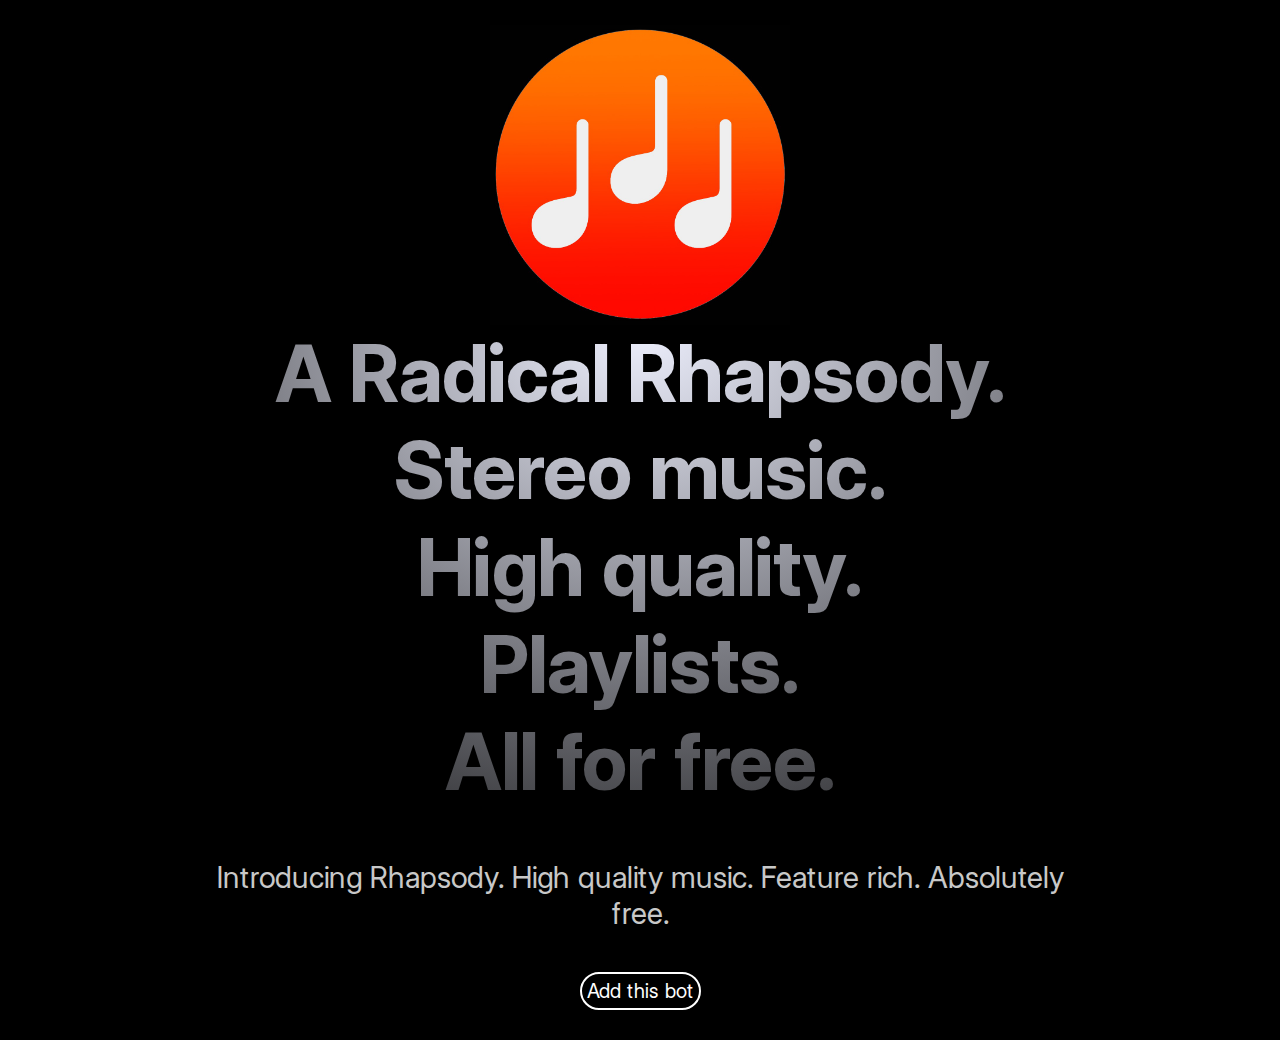
==== rhapsody/index.html @ 09996599 "Rhapsody" ====
<html>
    <head>
        <link rel="stylesheet" href="style.css">
        <link rel="stylesheet" href="default.css">
        <link rel="stylesheet" href="../inter/inter.css">
        <link rel="stylesheet" href="../source-serif/source-serif-caption.css">
        <link rel="stylesheet" href="../source-serif/source-serif-display.css">
        <link rel="stylesheet" href="../source-serif/source-serif-smtext.css">
        <link rel="stylesheet" href="../source-serif/source-serif-subhead.css">
        <link rel="stylesheet" href="../source-serif/source-serif-text.css">
        <link rel="stylesheet" href="../source-serif/source-serif-variable.css">
    </head>
    <body>
        <div class="wrapper">
            <img src="logo.jpg" width="300" height="300">
            <h2 class="hero-headline typography-hero-headline">
                A Radical Rhapsody.<br>
                Stereo music.<br>
                High quality.<br>
                Playlists.<br>
                All for free.<br>
            </h2><br>
            </h2>
            <div class="hero-text">
                <p>
                    Introducing Rhapsody. High quality music. Feature rich. Absolutely free.
                </p>
                <p>
                    <a href="https://discord.com/oauth2/authorize?client_id=882512916086132767&permissions=3148032&scope=bot" target="_blank">Add this bot</a>
                </p>
            </div>
        </div>
    </body>
</html>
---- rhapsody/style.css ----
.wrapper {
  text-align: center;
  width: 90%;
  margin-left: auto;
  margin-right: auto;
}
.hero-text {
  color: rgb(200, 200, 200);
  font-size: 30px;
  width: 75%;
  margin: 0 auto;
}

.hero-headline {
    background: radial-gradient(#eff1ff, #000);
    background-size: 100% 200%;
    background-position: 50% 100%;
    -webkit-background-clip: text;
    background-clip: text;
    -webkit-text-fill-color: transparent;
    margin: 0;
    font-size: 80px;
}

a {
  color: rgba(255, 255, 255, 1);
  text-decoration: none;
  padding: 5px;
  border: #fff 2px solid;
  border-radius: 180px;
  margin-top: 11px;
  transition: background-color 0.2s;
  display: inline-block;
  font-size: 20px;
  text-align: center;
}

a:hover {
  background-color: rgba(255, 255, 255, 0.25);
}
---- rhapsody/default.css ----
body {
    font-family: 'InterDisplay', system-ui;
    background-color: #000;
    margin: 0;
    margin-top: 25px;
    color: #fff;
}
---- inter/inter.css ----
/*
 
_|_|_|                          _|            _|
_|    _|    _|_|_|  _|  _|_|  _|_|_|_|      _|_|
_|_|_|    _|    _|  _|_|        _|            _|
_|        _|    _|  _|          _|            _|
_|          _|_|_|  _|            _|_|        _|
 
 
*/

/*
Font families defined by this CSS:

- "InterDisplay"                  static "traditional" fonts for older web browsers
- "InterDisplay var"              single-axis variable fonts for all modern browsers
- "InterDisplay var experimental" multi-axis variable fonts for modern web browsers

Use like this in your CSS:

  h1,h2,h3,h4,h5,h6 { font-family: 'InterDisplay', sans-serif; }
  @supports (font-variation-settings: normal) {
    h1,h2,h3,h4,h5,h6 { font-family: 'InterDisplay var', sans-serif; }
  }

------------------------- static ------------------------- */
@font-face {
  font-family: 'InterDisplay';
  font-style:  normal;
  font-weight: 100;
  font-display: swap;
  src: url("./inter/InterDisplay-Thin.woff2?v=3.15") format("woff2"),
       url("./inter/InterDisplay-Thin.woff?v=3.15") format("woff");
}
@font-face {
  font-family: 'InterDisplay';
  font-style:  italic;
  font-weight: 100;
  font-display: swap;
  src: url("./inter/InterDisplay-ThinItalic.woff2?v=3.15") format("woff2"),
       url("./inter/InterDisplay-ThinItalic.woff?v=3.15") format("woff");
}

@font-face {
  font-family: 'InterDisplay';
  font-style:  normal;
  font-weight: 200;
  font-display: swap;
  src: url("./inter/InterDisplay-ExtraLight.woff2?v=3.15") format("woff2"),
       url("./inter/InterDisplay-ExtraLight.woff?v=3.15") format("woff");
}
@font-face {
  font-family: 'InterDisplay';
  font-style:  italic;
  font-weight: 200;
  font-display: swap;
  src: url("./inter/InterDisplay-ExtraLightItalic.woff2?v=3.15") format("woff2"),
       url("./inter/InterDisplay-ExtraLightItalic.woff?v=3.15") format("woff");
}

@font-face {
  font-family: 'InterDisplay';
  font-style:  normal;
  font-weight: 300;
  font-display: swap;
  src: url("./inter/InterDisplay-Light.woff2?v=3.15") format("woff2"),
       url("./inter/InterDisplay-Light.woff?v=3.15") format("woff");
}
@font-face {
  font-family: 'InterDisplay';
  font-style:  italic;
  font-weight: 300;
  font-display: swap;
  src: url("./inter/InterDisplay-LightItalic.woff2?v=3.15") format("woff2"),
       url("./inter/InterDisplay-LightItalic.woff?v=3.15") format("woff");
}

@font-face {
  font-family: 'InterDisplay';
  font-style:  normal;
  font-weight: 400;
  font-display: swap;
  src: url("./inter/InterDisplay-Regular.woff2?v=3.15") format("woff2"),
       url("./inter/InterDisplay-Regular.woff?v=3.15") format("woff");
}
@font-face {
  font-family: 'InterDisplay';
  font-style:  italic;
  font-weight: 400;
  font-display: swap;
  src: url("./inter/InterDisplay-Italic.woff2?v=3.15") format("woff2"),
       url("./inter/InterDisplay-Italic.woff?v=3.15") format("woff");
}

@font-face {
  font-family: 'InterDisplay';
  font-style:  normal;
  font-weight: 500;
  font-display: swap;
  src: url("./inter/InterDisplay-Medium.woff2?v=3.15") format("woff2"),
       url("./inter/InterDisplay-Medium.woff?v=3.15") format("woff");
}
@font-face {
  font-family: 'InterDisplay';
  font-style:  italic;
  font-weight: 500;
  font-display: swap;
  src: url("./inter/InterDisplay-MediumItalic.woff2?v=3.15") format("woff2"),
       url("./inter/InterDisplay-MediumItalic.woff?v=3.15") format("woff");
}

@font-face {
  font-family: 'InterDisplay';
  font-style:  normal;
  font-weight: 600;
  font-display: swap;
  src: url("./inter/InterDisplay-SemiBold.woff2?v=3.15") format("woff2"),
       url("./inter/InterDisplay-SemiBold.woff?v=3.15") format("woff");
}
@font-face {
  font-family: 'InterDisplay';
  font-style:  italic;
  font-weight: 600;
  font-display: swap;
  src: url("./inter/InterDisplay-SemiBoldItalic.woff2?v=3.15") format("woff2"),
       url("./inter/InterDisplay-SemiBoldItalic.woff?v=3.15") format("woff");
}

@font-face {
  font-family: 'InterDisplay';
  font-style:  normal;
  font-weight: 700;
  font-display: swap;
  src: url("./inter/InterDisplay-Bold.woff2?v=3.15") format("woff2"),
       url("./inter/InterDisplay-Bold.woff?v=3.15") format("woff");
}
@font-face {
  font-family: 'InterDisplay';
  font-style:  italic;
  font-weight: 700;
  font-display: swap;
  src: url("./inter/InterDisplay-BoldItalic.woff2?v=3.15") format("woff2"),
       url("./inter/InterDisplay-BoldItalic.woff?v=3.15") format("woff");
}

@font-face {
  font-family: 'InterDisplay';
  font-style:  normal;
  font-weight: 800;
  font-display: swap;
  src: url("./inter/InterDisplay-ExtraBold.woff2?v=3.15") format("woff2"),
       url("./inter/InterDisplay-ExtraBold.woff?v=3.15") format("woff");
}
@font-face {
  font-family: 'InterDisplay';
  font-style:  italic;
  font-weight: 800;
  font-display: swap;
  src: url("./inter/InterDisplay-ExtraBoldItalic.woff2?v=3.15") format("woff2"),
       url("./inter/InterDisplay-ExtraBoldItalic.woff?v=3.15") format("woff");
}

@font-face {
  font-family: 'InterDisplay';
  font-style:  normal;
  font-weight: 900;
  font-display: swap;
  src: url("./inter/InterDisplay-Black.woff2?v=3.15") format("woff2"),
       url("./inter/InterDisplay-Black.woff?v=3.15") format("woff");
}
@font-face {
  font-family: 'InterDisplay';
  font-style:  italic;
  font-weight: 900;
  font-display: swap;
  src: url("./inter/InterDisplay-BlackItalic.woff2?v=3.15") format("woff2"),
       url("./inter/InterDisplay-BlackItalic.woff?v=3.15") format("woff");
}


/* ----------------------- variable ----------------------- */
/* extra */
@font-face {
  font-family: 'InterDisplay var';
  font-style: italic;
  font-weight: 100 900;
  font-display: swap;
  src: url('./inter/InterDisplay-italic.extra.var.woff2?v=3.15') format('woff2');
  unicode-range: U+E000,U+E002-E0E7,U+E0F3-E15F,U+F6C3;
  font-named-instance: 'Italic';
}
/* alternates */
@font-face {
  font-family: 'InterDisplay var';
  font-style: italic;
  font-weight: 100 900;
  font-display: swap;
  src: url('./inter/InterDisplay-italic.alternates.var.woff2?v=3.15') format('woff2');
  unicode-range: U+E000,U+E002-E0E7,U+E0F3-E15F,U+F6C3;
  font-named-instance: 'Italic';
}
/* symbols */
@font-face {
  font-family: 'InterDisplay var';
  font-style: italic;
  font-weight: 100 900;
  font-display: swap;
  src: url('./inter/InterDisplay-italic.symbols.var.woff2?v=3.15') format('woff2');
  unicode-range: U+20DD-20DF,U+2190-219A,U+21A9-21AB,U+21B0-21B2,U+21B3-21B6,U+21BA-21BC,U+21D0,U+21D2,U+21D4,U+21DE-21E0,U+21E4-21E6,U+21E7,U+21EA,U+2303,U+2305,U+2318,U+2325-2328,U+232B,U+2387,U+238B,U+23CE-23D0,U+2460-2469,U+24B6-24D0,U+24EA,U+25A0-25A3,U+25B2-25B4,U+25B6-25B8,U+25BA-25BE,U+25C0-25C2,U+25C4-25C8,U+25CB,U+25CF,U+25EF,U+2600,U+2605-2607,U+263C,U+2661,U+2665,U+26A0,U+2713,U+2717,U+2756,U+2764,U+2780-2789,U+27F5-27FB,U+2B06,U+2B12-2B14,U+2B1C,U+E000,U+E12B-E15F,U+1F130-1F14A,U+1F850,U+1F852;
  font-named-instance: 'Italic';
}
/* cyrillic */
@font-face {
  font-family: 'InterDisplay var';
  font-style: italic;
  font-weight: 100 900;
  font-display: swap;
  src: url('./inter/InterDisplay-italic.cyrillic.var.woff2?v=3.15') format('woff2');
  unicode-range: U+0400-049E,U+04A0-0500,U+052F,U+20B4,U+2116,U+2DFF,U+A69F;
  font-named-instance: 'Italic';
}
/* greek */
@font-face {
  font-family: 'InterDisplay var';
  font-style: italic;
  font-weight: 100 900;
  font-display: swap;
  src: url('./inter/InterDisplay-italic.greek.var.woff2?v=3.15') format('woff2');
  unicode-range: U+0370-0378,U+037A-0380,U+0384-038B,U+038C,U+038E-03A2,U+03A3-03E2,U+03F0-0400,U+1F00-1F16,U+1F18-1F1E,U+1F20-1F46,U+1F48-1F4E,U+1F50-1F58,U+1F59,U+1F5B,U+1F5D,U+1F5F-1F7E,U+1F80-1FB5,U+1FB6-1FC5,U+1FC6-1FD4,U+1FD6-1FDC,U+1FDD-1FF0,U+1FF2-1FF5,U+1FF6-1FFF;
  font-named-instance: 'Italic';
}
/* vietnamese */
@font-face {
  font-family: 'InterDisplay var';
  font-style: italic;
  font-weight: 100 900;
  font-display: swap;
  src: url('./inter/InterDisplay-italic.vietnamese.var.woff2?v=3.15') format('woff2');
  unicode-range: U+0102-0104,U+0110-0112,U+0128-012A,U+0168-016A,U+01A0-01A2,U+01AF-01B1,U+1EA0-1EFA,U+20AB;
  font-named-instance: 'Italic';
}
/* latin-ext */
@font-face {
  font-family: 'InterDisplay var';
  font-style: italic;
  font-weight: 100 900;
  font-display: swap;
  src: url('./inter/InterDisplay-italic.latin-ext.var.woff2?v=3.15') format('woff2');
  unicode-range: U+0100-0149,U+014A-01C4,U+01C5-0250,U+0259,U+1E00-1F00,U+2020,U+20A0-20AC,U+20AD-20BF,U+2113,U+2C7C,U+2C7F,U+A7FF;
  font-named-instance: 'Italic';
}
/* latin */
@font-face {
  font-family: 'InterDisplay var';
  font-style: italic;
  font-weight: 100 900;
  font-display: swap;
  src: url('./inter/InterDisplay-italic.latin.var.woff2?v=3.15') format('woff2');
  unicode-range: U+0000-007F,U+00A0-0100,U+0131,U+0152-0154,U+02BB-02BD,U+02C6,U+02DA,U+02DC,U+2000-200C,U+2010-2028,U+202F-2060,U+2074,U+20AC,U+2122,U+2191,U+2193,U+2212,U+FEFF;
  font-named-instance: 'Italic';
}
/* extra */
@font-face {
  font-family: 'InterDisplay var';
  font-style: normal;
  font-weight: 100 900;
  font-display: swap;
  src: url('./inter/InterDisplay-roman.extra.var.woff2?v=3.15') format('woff2');
  unicode-range: U+E000,U+E002-E0E7,U+E0F3-E15F,U+F6C3;
  font-named-instance: 'Regular';
}
/* alternates */
@font-face {
  font-family: 'InterDisplay var';
  font-style: normal;
  font-weight: 100 900;
  font-display: swap;
  src: url('./inter/InterDisplay-roman.alternates.var.woff2?v=3.15') format('woff2');
  unicode-range: U+E000,U+E002-E0E7,U+E0F3-E15F,U+F6C3;
  font-named-instance: 'Regular';
}
/* symbols */
@font-face {
  font-family: 'InterDisplay var';
  font-style: normal;
  font-weight: 100 900;
  font-display: swap;
  src: url('./inter/InterDisplay-roman.symbols.var.woff2?v=3.15') format('woff2');
  unicode-range: U+20DD-20DF,U+2190-219A,U+21A9-21AB,U+21B0-21B2,U+21B3-21B6,U+21BA-21BC,U+21D0,U+21D2,U+21D4,U+21DE-21E0,U+21E4-21E6,U+21E7,U+21EA,U+2303,U+2305,U+2318,U+2325-2328,U+232B,U+2387,U+238B,U+23CE-23D0,U+2460-2469,U+24B6-24D0,U+24EA,U+25A0-25A3,U+25B2-25B4,U+25B6-25B8,U+25BA-25BE,U+25C0-25C2,U+25C4-25C8,U+25CB,U+25CF,U+25EF,U+2600,U+2605-2607,U+263C,U+2661,U+2665,U+26A0,U+2713,U+2717,U+2756,U+2764,U+2780-2789,U+27F5-27FB,U+2B06,U+2B12-2B14,U+2B1C,U+E000,U+E12B-E15F,U+1F130-1F14A,U+1F850,U+1F852;
  font-named-instance: 'Regular';
}
/* cyrillic */
@font-face {
  font-family: 'InterDisplay var';
  font-style: normal;
  font-weight: 100 900;
  font-display: swap;
  src: url('./inter/InterDisplay-roman.cyrillic.var.woff2?v=3.15') format('woff2');
  unicode-range: U+0400-049E,U+04A0-0500,U+052F,U+20B4,U+2116,U+2DFF,U+A69F;
  font-named-instance: 'Regular';
}
/* greek */
@font-face {
  font-family: 'InterDisplay var';
  font-style: normal;
  font-weight: 100 900;
  font-display: swap;
  src: url('./inter/InterDisplay-roman.greek.var.woff2?v=3.15') format('woff2');
  unicode-range: U+0370-0378,U+037A-0380,U+0384-038B,U+038C,U+038E-03A2,U+03A3-03E2,U+03F0-0400,U+1F00-1F16,U+1F18-1F1E,U+1F20-1F46,U+1F48-1F4E,U+1F50-1F58,U+1F59,U+1F5B,U+1F5D,U+1F5F-1F7E,U+1F80-1FB5,U+1FB6-1FC5,U+1FC6-1FD4,U+1FD6-1FDC,U+1FDD-1FF0,U+1FF2-1FF5,U+1FF6-1FFF;
  font-named-instance: 'Regular';
}
/* vietnamese */
@font-face {
  font-family: 'InterDisplay var';
  font-style: normal;
  font-weight: 100 900;
  font-display: swap;
  src: url('./inter/InterDisplay-roman.vietnamese.var.woff2?v=3.15') format('woff2');
  unicode-range: U+0102-0104,U+0110-0112,U+0128-012A,U+0168-016A,U+01A0-01A2,U+01AF-01B1,U+1EA0-1EFA,U+20AB;
  font-named-instance: 'Regular';
}
/* latin-ext */
@font-face {
  font-family: 'InterDisplay var';
  font-style: normal;
  font-weight: 100 900;
  font-display: swap;
  src: url('./inter/InterDisplay-roman.latin-ext.var.woff2?v=3.15') format('woff2');
  unicode-range: U+0100-0149,U+014A-01C4,U+01C5-0250,U+0259,U+1E00-1F00,U+2020,U+20A0-20AC,U+20AD-20BF,U+2113,U+2C7C,U+2C7F,U+A7FF;
  font-named-instance: 'Regular';
}
/* latin */
@font-face {
  font-family: 'InterDisplay var';
  font-style: normal;
  font-weight: 100 900;
  font-display: swap;
  src: url('./inter/InterDisplay-roman.latin.var.woff2?v=3.15') format('woff2');
  unicode-range: U+0000-007F,U+00A0-0100,U+0131,U+0152-0154,U+02BB-02BD,U+02C6,U+02DA,U+02DC,U+2000-200C,U+2010-2028,U+202F-2060,U+2074,U+20AC,U+2122,U+2191,U+2193,U+2212,U+FEFF;
  font-named-instance: 'Regular';
}

/* ----------- experimental multi-axis variable -----------

Slant axis is not yet widely supported (as of February 2019) and thus this
multi-axis single-file variable font is opt-in rather than the default.
When using this, you will likely need to set font-variation-settings explicitly, e.g:
  * { font-variation-settings: "slnt" 0deg }
  .italic { font-variation-settings: "slnt" 10deg }
*/
/* extra */
@font-face {
  font-family: 'InterDisplay var experimental';
  font-style: oblique 0deg 10deg;
  font-weight: 100 900;
  font-display: swap;
  src: url('./inter/InterDisplay.extra.var.woff2?v=3.15') format('woff2');
  unicode-range: U+E000,U+E002-E0E7,U+E0F3-E15F,U+F6C3;
}
/* alternates */
@font-face {
  font-family: 'InterDisplay var experimental';
  font-style: oblique 0deg 10deg;
  font-weight: 100 900;
  font-display: swap;
  src: url('./inter/InterDisplay.alternates.var.woff2?v=3.15') format('woff2');
  unicode-range: U+E000,U+E002-E0E7,U+E0F3-E15F,U+F6C3;
}
/* symbols */
@font-face {
  font-family: 'InterDisplay var experimental';
  font-style: oblique 0deg 10deg;
  font-weight: 100 900;
  font-display: swap;
  src: url('./inter/InterDisplay.symbols.var.woff2?v=3.15') format('woff2');
  unicode-range: U+20DD-20DF,U+2190-219A,U+21A9-21AB,U+21B0-21B2,U+21B3-21B6,U+21BA-21BC,U+21D0,U+21D2,U+21D4,U+21DE-21E0,U+21E4-21E6,U+21E7,U+21EA,U+2303,U+2305,U+2318,U+2325-2328,U+232B,U+2387,U+238B,U+23CE-23D0,U+2460-2469,U+24B6-24D0,U+24EA,U+25A0-25A3,U+25B2-25B4,U+25B6-25B8,U+25BA-25BE,U+25C0-25C2,U+25C4-25C8,U+25CB,U+25CF,U+25EF,U+2600,U+2605-2607,U+263C,U+2661,U+2665,U+26A0,U+2713,U+2717,U+2756,U+2764,U+2780-2789,U+27F5-27FB,U+2B06,U+2B12-2B14,U+2B1C,U+E000,U+E12B-E15F,U+1F130-1F14A,U+1F850,U+1F852;
}
/* cyrillic */
@font-face {
  font-family: 'InterDisplay var experimental';
  font-style: oblique 0deg 10deg;
  font-weight: 100 900;
  font-display: swap;
  src: url('./inter/InterDisplay.cyrillic.var.woff2?v=3.15') format('woff2');
  unicode-range: U+0400-049E,U+04A0-0500,U+052F,U+20B4,U+2116,U+2DFF,U+A69F;
}
/* greek */
@font-face {
  font-family: 'InterDisplay var experimental';
  font-style: oblique 0deg 10deg;
  font-weight: 100 900;
  font-display: swap;
  src: url('./inter/InterDisplay.greek.var.woff2?v=3.15') format('woff2');
  unicode-range: U+0370-0378,U+037A-0380,U+0384-038B,U+038C,U+038E-03A2,U+03A3-03E2,U+03F0-0400,U+1F00-1F16,U+1F18-1F1E,U+1F20-1F46,U+1F48-1F4E,U+1F50-1F58,U+1F59,U+1F5B,U+1F5D,U+1F5F-1F7E,U+1F80-1FB5,U+1FB6-1FC5,U+1FC6-1FD4,U+1FD6-1FDC,U+1FDD-1FF0,U+1FF2-1FF5,U+1FF6-1FFF;
}
/* vietnamese */
@font-face {
  font-family: 'InterDisplay var experimental';
  font-style: oblique 0deg 10deg;
  font-weight: 100 900;
  font-display: swap;
  src: url('./inter/InterDisplay.vietnamese.var.woff2?v=3.15') format('woff2');
  unicode-range: U+0102-0104,U+0110-0112,U+0128-012A,U+0168-016A,U+01A0-01A2,U+01AF-01B1,U+1EA0-1EFA,U+20AB;
}
/* latin-ext */
@font-face {
  font-family: 'InterDisplay var experimental';
  font-style: oblique 0deg 10deg;
  font-weight: 100 900;
  font-display: swap;
  src: url('./inter/InterDisplay.latin-ext.var.woff2?v=3.15') format('woff2');
  unicode-range: U+0100-0149,U+014A-01C4,U+01C5-0250,U+0259,U+1E00-1F00,U+2020,U+20A0-20AC,U+20AD-20BF,U+2113,U+2C7C,U+2C7F,U+A7FF;
}
/* latin */
@font-face {
  font-family: 'InterDisplay var experimental';
  font-style: oblique 0deg 10deg;
  font-weight: 100 900;
  font-display: swap;
  src: url('./inter/InterDisplay.latin.var.woff2?v=3.15') format('woff2');
  unicode-range: U+0000-007F,U+00A0-0100,U+0131,U+0152-0154,U+02BB-02BD,U+02C6,U+02DA,U+02DC,U+2000-200C,U+2010-2028,U+202F-2060,U+2074,U+20AC,U+2122,U+2191,U+2193,U+2212,U+FEFF;
}













/*

_|_|_|                          _|            _|_|
_|    _|    _|_|_|  _|  _|_|  _|_|_|_|      _|    _|
_|_|_|    _|    _|  _|_|        _|              _|
_|        _|    _|  _|          _|            _|
_|          _|_|_|  _|            _|_|      _|_|_|_|

*/


/*
Font families defined by this CSS:

- "Inter"                  static "traditional" fonts for older web browsers
- "Inter var"              single-axis variable fonts for all modern browsers
- "Inter var experimental" multi-axis variable fonts for modern web browsers

Use like this in your CSS:

  :root { font-family: 'Inter', sans-serif; }
  @supports (font-variation-settings: normal) {
    :root { font-family: 'Inter var', sans-serif; }
  }

------------------------- static ------------------------- */
@font-face {
  font-family: 'Inter';
  font-style:  normal;
  font-weight: 100;
  font-display: swap;
  src: url("./inter/Inter-Thin.woff2?v=3.15") format("woff2"),
       url("./inter/Inter-Thin.woff?v=3.15") format("woff");
}
@font-face {
  font-family: 'Inter';
  font-style:  italic;
  font-weight: 100;
  font-display: swap;
  src: url("./inter/Inter-ThinItalic.woff2?v=3.15") format("woff2"),
       url("./inter/Inter-ThinItalic.woff?v=3.15") format("woff");
}

@font-face {
  font-family: 'Inter';
  font-style:  normal;
  font-weight: 200;
  font-display: swap;
  src: url("./inter/Inter-ExtraLight.woff2?v=3.15") format("woff2"),
       url("./inter/Inter-ExtraLight.woff?v=3.15") format("woff");
}
@font-face {
  font-family: 'Inter';
  font-style:  italic;
  font-weight: 200;
  font-display: swap;
  src: url("./inter/Inter-ExtraLightItalic.woff2?v=3.15") format("woff2"),
       url("./inter/Inter-ExtraLightItalic.woff?v=3.15") format("woff");
}

@font-face {
  font-family: 'Inter';
  font-style:  normal;
  font-weight: 300;
  font-display: swap;
  src: url("./inter/Inter-Light.woff2?v=3.15") format("woff2"),
       url("./inter/Inter-Light.woff?v=3.15") format("woff");
}
@font-face {
  font-family: 'Inter';
  font-style:  italic;
  font-weight: 300;
  font-display: swap;
  src: url("./inter/Inter-LightItalic.woff2?v=3.15") format("woff2"),
       url("./inter/Inter-LightItalic.woff?v=3.15") format("woff");
}

@font-face {
  font-family: 'Inter';
  font-style:  normal;
  font-weight: 400;
  font-display: swap;
  src: url("./inter/Inter-Regular.woff2?v=3.15") format("woff2"),
       url("./inter/Inter-Regular.woff?v=3.15") format("woff");
}
@font-face {
  font-family: 'Inter';
  font-style:  italic;
  font-weight: 400;
  font-display: swap;
  src: url("./inter/Inter-Italic.woff2?v=3.15") format("woff2"),
       url("./inter/Inter-Italic.woff?v=3.15") format("woff");
}

@font-face {
  font-family: 'Inter';
  font-style:  normal;
  font-weight: 500;
  font-display: swap;
  src: url("./inter/Inter-Medium.woff2?v=3.15") format("woff2"),
       url("./inter/Inter-Medium.woff?v=3.15") format("woff");
}
@font-face {
  font-family: 'Inter';
  font-style:  italic;
  font-weight: 500;
  font-display: swap;
  src: url("./inter/Inter-MediumItalic.woff2?v=3.15") format("woff2"),
       url("./inter/Inter-MediumItalic.woff?v=3.15") format("woff");
}

@font-face {
  font-family: 'Inter';
  font-style:  normal;
  font-weight: 600;
  font-display: swap;
  src: url("./inter/Inter-SemiBold.woff2?v=3.15") format("woff2"),
       url("./inter/Inter-SemiBold.woff?v=3.15") format("woff");
}
@font-face {
  font-family: 'Inter';
  font-style:  italic;
  font-weight: 600;
  font-display: swap;
  src: url("./inter/Inter-SemiBoldItalic.woff2?v=3.15") format("woff2"),
       url("./inter/Inter-SemiBoldItalic.woff?v=3.15") format("woff");
}

@font-face {
  font-family: 'Inter';
  font-style:  normal;
  font-weight: 700;
  font-display: swap;
  src: url("./inter/Inter-Bold.woff2?v=3.15") format("woff2"),
       url("./inter/Inter-Bold.woff?v=3.15") format("woff");
}
@font-face {
  font-family: 'Inter';
  font-style:  italic;
  font-weight: 700;
  font-display: swap;
  src: url("./inter/Inter-BoldItalic.woff2?v=3.15") format("woff2"),
       url("./inter/Inter-BoldItalic.woff?v=3.15") format("woff");
}

@font-face {
  font-family: 'Inter';
  font-style:  normal;
  font-weight: 800;
  font-display: swap;
  src: url("./inter/Inter-ExtraBold.woff2?v=3.15") format("woff2"),
       url("./inter/Inter-ExtraBold.woff?v=3.15") format("woff");
}
@font-face {
  font-family: 'Inter';
  font-style:  italic;
  font-weight: 800;
  font-display: swap;
  src: url("./inter/Inter-ExtraBoldItalic.woff2?v=3.15") format("woff2"),
       url("./inter/Inter-ExtraBoldItalic.woff?v=3.15") format("woff");
}

@font-face {
  font-family: 'Inter';
  font-style:  normal;
  font-weight: 900;
  font-display: swap;
  src: url("./inter/Inter-Black.woff2?v=3.15") format("woff2"),
       url("./inter/Inter-Black.woff?v=3.15") format("woff");
}
@font-face {
  font-family: 'Inter';
  font-style:  italic;
  font-weight: 900;
  font-display: swap;
  src: url("./inter/Inter-BlackItalic.woff2?v=3.15") format("woff2"),
       url("./inter/Inter-BlackItalic.woff?v=3.15") format("woff");
}


/* ----------------------- variable ----------------------- */
/* extra */
@font-face {
  font-family: 'Inter var';
  font-style: italic;
  font-weight: 100 900;
  font-display: swap;
  src: url('./inter/Inter-italic.extra.var.woff2?v=3.15') format('woff2');
  unicode-range: U+E000,U+E002-E081,U+E093-E097,U+E0A5-E0E7,U+E0F3-E11D,U+E11E-E165,U+EE01,U+F6C3;
  font-named-instance: 'Italic';
}
/* alternates */
@font-face {
  font-family: 'Inter var';
  font-style: italic;
  font-weight: 100 900;
  font-display: swap;
  src: url('./inter/Inter-italic.alternates.var.woff2?v=3.15') format('woff2');
  unicode-range: U+E000,U+E002-E081,U+E093-E097,U+E0A5-E0E7,U+E0F3-E11D,U+E11E-E165,U+EE01,U+F6C3;
  font-named-instance: 'Italic';
}
/* symbols */
@font-face {
  font-family: 'Inter var';
  font-style: italic;
  font-weight: 100 900;
  font-display: swap;
  src: url('./inter/Inter-italic.symbols.var.woff2?v=3.15') format('woff2');
  unicode-range: U+20DD-20DF,U+2190-219A,U+21A9-21AB,U+21B0-21B2,U+21B3-21B6,U+21BA-21BC,U+21D0,U+21D2,U+21D4,U+21DE-21E0,U+21E4-21E6,U+21E7,U+21EA,U+2303,U+2305,U+2318,U+2325-2328,U+232B,U+2380,U+2387,U+238B,U+23CE-23D0,U+2460-2469,U+24B6-24D0,U+24EA,U+25A0-25A3,U+25B2-25B4,U+25B6-25B8,U+25BA-25BE,U+25C0-25C2,U+25C4-25C8,U+25CB,U+25CF,U+25EF,U+2600,U+2605-2607,U+263C,U+2661,U+2665,U+26A0,U+2713,U+2717,U+2756,U+2764,U+2780-2789,U+27F5-27FB,U+2B06,U+2B12-2B14,U+2B1C,U+E000,U+E12B-E164,U+1F130-1F14A,U+1F850,U+1F852;
  font-named-instance: 'Italic';
}
/* cyrillic */
@font-face {
  font-family: 'Inter var';
  font-style: italic;
  font-weight: 100 900;
  font-display: swap;
  src: url('./inter/Inter-italic.cyrillic.var.woff2?v=3.15') format('woff2');
  unicode-range: U+0400-049E,U+04A0-0500,U+052F,U+20B4,U+2116,U+2DFF,U+A69F;
  font-named-instance: 'Italic';
}
/* greek */
@font-face {
  font-family: 'Inter var';
  font-style: italic;
  font-weight: 100 900;
  font-display: swap;
  src: url('./inter/Inter-italic.greek.var.woff2?v=3.15') format('woff2');
  unicode-range: U+0370-0378,U+037A-0380,U+0384-038B,U+038C,U+038E-03A2,U+03A3-03E2,U+03F0-0400,U+1F00-1F16,U+1F18-1F1E,U+1F20-1F46,U+1F48-1F4E,U+1F50-1F58,U+1F59,U+1F5B,U+1F5D,U+1F5F-1F7E,U+1F80-1FB5,U+1FB6-1FC5,U+1FC6-1FD4,U+1FD6-1FDC,U+1FDD-1FF0,U+1FF2-1FF5,U+1FF6-1FFF;
  font-named-instance: 'Italic';
}
/* vietnamese */
@font-face {
  font-family: 'Inter var';
  font-style: italic;
  font-weight: 100 900;
  font-display: swap;
  src: url('./inter/Inter-italic.vietnamese.var.woff2?v=3.15') format('woff2');
  unicode-range: U+0102-0104,U+0110-0112,U+0128-012A,U+0168-016A,U+01A0-01A2,U+01AF-01B1,U+1EA0-1EFA,U+20AB;
  font-named-instance: 'Italic';
}
/* latin-ext */
@font-face {
  font-family: 'Inter var';
  font-style: italic;
  font-weight: 100 900;
  font-display: swap;
  src: url('./inter/Inter-italic.latin-ext.var.woff2?v=3.15') format('woff2');
  unicode-range: U+0100-0149,U+014A-01C4,U+01C5-0250,U+0259,U+1E00-1F00,U+2020,U+20A0-20AC,U+20AD-20C0,U+2113,U+2C7C,U+2C7F,U+A7FF;
  font-named-instance: 'Italic';
}
/* latin */
@font-face {
  font-family: 'Inter var';
  font-style: italic;
  font-weight: 100 900;
  font-display: swap;
  src: url('./inter/Inter-italic.latin.var.woff2?v=3.15') format('woff2');
  unicode-range: U+0000-007F,U+00A0-0100,U+0131,U+0152-0154,U+02BB-02BD,U+02C6,U+02DA,U+02DC,U+2000-200C,U+2010-2028,U+202F-2060,U+2074,U+20AC,U+2122,U+2191,U+2193,U+2212,U+FEFF;
  font-named-instance: 'Italic';
}
/* extra */
@font-face {
  font-family: 'Inter var';
  font-style: normal;
  font-weight: 100 900;
  font-display: swap;
  src: url('./inter/Inter-roman.extra.var.woff2?v=3.15') format('woff2');
  unicode-range: U+E000,U+E002-E081,U+E093-E097,U+E0A5-E0E7,U+E0F3-E11D,U+E11E-E165,U+EE01,U+F6C3;
  font-named-instance: 'Regular';
}
/* alternates */
@font-face {
  font-family: 'Inter var';
  font-style: normal;
  font-weight: 100 900;
  font-display: swap;
  src: url('./inter/Inter-roman.alternates.var.woff2?v=3.15') format('woff2');
  unicode-range: U+E000,U+E002-E081,U+E093-E097,U+E0A5-E0E7,U+E0F3-E11D,U+E11E-E165,U+EE01,U+F6C3;
  font-named-instance: 'Regular';
}
/* symbols */
@font-face {
  font-family: 'Inter var';
  font-style: normal;
  font-weight: 100 900;
  font-display: swap;
  src: url('./inter/Inter-roman.symbols.var.woff2?v=3.15') format('woff2');
  unicode-range: U+20DD-20DF,U+2190-219A,U+21A9-21AB,U+21B0-21B2,U+21B3-21B6,U+21BA-21BC,U+21D0,U+21D2,U+21D4,U+21DE-21E0,U+21E4-21E6,U+21E7,U+21EA,U+2303,U+2305,U+2318,U+2325-2328,U+232B,U+2380,U+2387,U+238B,U+23CE-23D0,U+2460-2469,U+24B6-24D0,U+24EA,U+25A0-25A3,U+25B2-25B4,U+25B6-25B8,U+25BA-25BE,U+25C0-25C2,U+25C4-25C8,U+25CB,U+25CF,U+25EF,U+2600,U+2605-2607,U+263C,U+2661,U+2665,U+26A0,U+2713,U+2717,U+2756,U+2764,U+2780-2789,U+27F5-27FB,U+2B06,U+2B12-2B14,U+2B1C,U+E000,U+E12B-E164,U+1F130-1F14A,U+1F850,U+1F852;
  font-named-instance: 'Regular';
}
/* cyrillic */
@font-face {
  font-family: 'Inter var';
  font-style: normal;
  font-weight: 100 900;
  font-display: swap;
  src: url('./inter/Inter-roman.cyrillic.var.woff2?v=3.15') format('woff2');
  unicode-range: U+0400-049E,U+04A0-0500,U+052F,U+20B4,U+2116,U+2DFF,U+A69F;
  font-named-instance: 'Regular';
}
/* greek */
@font-face {
  font-family: 'Inter var';
  font-style: normal;
  font-weight: 100 900;
  font-display: swap;
  src: url('./inter/Inter-roman.greek.var.woff2?v=3.15') format('woff2');
  unicode-range: U+0370-0378,U+037A-0380,U+0384-038B,U+038C,U+038E-03A2,U+03A3-03E2,U+03F0-0400,U+1F00-1F16,U+1F18-1F1E,U+1F20-1F46,U+1F48-1F4E,U+1F50-1F58,U+1F59,U+1F5B,U+1F5D,U+1F5F-1F7E,U+1F80-1FB5,U+1FB6-1FC5,U+1FC6-1FD4,U+1FD6-1FDC,U+1FDD-1FF0,U+1FF2-1FF5,U+1FF6-1FFF;
  font-named-instance: 'Regular';
}
/* vietnamese */
@font-face {
  font-family: 'Inter var';
  font-style: normal;
  font-weight: 100 900;
  font-display: swap;
  src: url('./inter/Inter-roman.vietnamese.var.woff2?v=3.15') format('woff2');
  unicode-range: U+0102-0104,U+0110-0112,U+0128-012A,U+0168-016A,U+01A0-01A2,U+01AF-01B1,U+1EA0-1EFA,U+20AB;
  font-named-instance: 'Regular';
}
/* latin-ext */
@font-face {
  font-family: 'Inter var';
  font-style: normal;
  font-weight: 100 900;
  font-display: swap;
  src: url('./inter/Inter-roman.latin-ext.var.woff2?v=3.15') format('woff2');
  unicode-range: U+0100-0149,U+014A-01C4,U+01C5-0250,U+0259,U+1E00-1F00,U+2020,U+20A0-20AC,U+20AD-20C0,U+2113,U+2C7C,U+2C7F,U+A7FF;
  font-named-instance: 'Regular';
}
/* latin */
@font-face {
  font-family: 'Inter var';
  font-style: normal;
  font-weight: 100 900;
  font-display: swap;
  src: url('./inter/Inter-roman.latin.var.woff2?v=3.15') format('woff2');
  unicode-range: U+0000-007F,U+00A0-0100,U+0131,U+0152-0154,U+02BB-02BD,U+02C6,U+02DA,U+02DC,U+2000-200C,U+2010-2028,U+202F-2060,U+2074,U+20AC,U+2122,U+2191,U+2193,U+2212,U+FEFF;
  font-named-instance: 'Regular';
}

/* ----------- experimental multi-axis variable -----------

Slant axis is not yet widely supported (as of February 2019) and thus this
multi-axis single-file variable font is opt-in rather than the default.
When using this, you will likely need to set font-variation-settings explicitly, e.g:
  * { font-variation-settings: "slnt" 0deg }
  .italic { font-variation-settings: "slnt" 10deg }
*/
/* extra */
@font-face {
  font-family: 'Inter var experimental';
  font-style: oblique 0deg 10deg;
  font-weight: 100 900;
  font-display: swap;
  src: url('./inter/Inter.extra.var.woff2?v=3.15') format('woff2');
  unicode-range: U+E000,U+E002-E081,U+E093-E097,U+E0A5-E0E7,U+E0F3-E11D,U+E11E-E165,U+EE01,U+F6C3;
}
/* alternates */
@font-face {
  font-family: 'Inter var experimental';
  font-style: oblique 0deg 10deg;
  font-weight: 100 900;
  font-display: swap;
  src: url('./inter/Inter.alternates.var.woff2?v=3.15') format('woff2');
  unicode-range: U+E000,U+E002-E081,U+E093-E097,U+E0A5-E0E7,U+E0F3-E11D,U+E11E-E165,U+EE01,U+F6C3;
}
/* symbols */
@font-face {
  font-family: 'Inter var experimental';
  font-style: oblique 0deg 10deg;
  font-weight: 100 900;
  font-display: swap;
  src: url('./inter/Inter.symbols.var.woff2?v=3.15') format('woff2');
  unicode-range: U+20DD-20DF,U+2190-219A,U+21A9-21AB,U+21B0-21B2,U+21B3-21B6,U+21BA-21BC,U+21D0,U+21D2,U+21D4,U+21DE-21E0,U+21E4-21E6,U+21E7,U+21EA,U+2303,U+2305,U+2318,U+2325-2328,U+232B,U+2380,U+2387,U+238B,U+23CE-23D0,U+2460-2469,U+24B6-24D0,U+24EA,U+25A0-25A3,U+25B2-25B4,U+25B6-25B8,U+25BA-25BE,U+25C0-25C2,U+25C4-25C8,U+25CB,U+25CF,U+25EF,U+2600,U+2605-2607,U+263C,U+2661,U+2665,U+26A0,U+2713,U+2717,U+2756,U+2764,U+2780-2789,U+27F5-27FB,U+2B06,U+2B12-2B14,U+2B1C,U+E000,U+E12B-E164,U+1F130-1F14A,U+1F850,U+1F852;
}
/* cyrillic */
@font-face {
  font-family: 'Inter var experimental';
  font-style: oblique 0deg 10deg;
  font-weight: 100 900;
  font-display: swap;
  src: url('./inter/Inter.cyrillic.var.woff2?v=3.15') format('woff2');
  unicode-range: U+0400-049E,U+04A0-0500,U+052F,U+20B4,U+2116,U+2DFF,U+A69F;
}
/* greek */
@font-face {
  font-family: 'Inter var experimental';
  font-style: oblique 0deg 10deg;
  font-weight: 100 900;
  font-display: swap;
  src: url('./inter/Inter.greek.var.woff2?v=3.15') format('woff2');
  unicode-range: U+0370-0378,U+037A-0380,U+0384-038B,U+038C,U+038E-03A2,U+03A3-03E2,U+03F0-0400,U+1F00-1F16,U+1F18-1F1E,U+1F20-1F46,U+1F48-1F4E,U+1F50-1F58,U+1F59,U+1F5B,U+1F5D,U+1F5F-1F7E,U+1F80-1FB5,U+1FB6-1FC5,U+1FC6-1FD4,U+1FD6-1FDC,U+1FDD-1FF0,U+1FF2-1FF5,U+1FF6-1FFF;
}
/* vietnamese */
@font-face {
  font-family: 'Inter var experimental';
  font-style: oblique 0deg 10deg;
  font-weight: 100 900;
  font-display: swap;
  src: url('./inter/Inter.vietnamese.var.woff2?v=3.15') format('woff2');
  unicode-range: U+0102-0104,U+0110-0112,U+0128-012A,U+0168-016A,U+01A0-01A2,U+01AF-01B1,U+1EA0-1EFA,U+20AB;
}
/* latin-ext */
@font-face {
  font-family: 'Inter var experimental';
  font-style: oblique 0deg 10deg;
  font-weight: 100 900;
  font-display: swap;
  src: url('./inter/Inter.latin-ext.var.woff2?v=3.15') format('woff2');
  unicode-range: U+0100-0149,U+014A-01C4,U+01C5-0250,U+0259,U+1E00-1F00,U+2020,U+20A0-20AC,U+20AD-20C0,U+2113,U+2C7C,U+2C7F,U+A7FF;
}
/* latin */
@font-face {
  font-family: 'Inter var experimental';
  font-style: oblique 0deg 10deg;
  font-weight: 100 900;
  font-display: swap;
  src: url('./inter/Inter.latin.var.woff2?v=3.15') format('woff2');
  unicode-range: U+0000-007F,U+00A0-0100,U+0131,U+0152-0154,U+02BB-02BD,U+02C6,U+02DA,U+02DC,U+2000-200C,U+2010-2028,U+202F-2060,U+2074,U+20AC,U+2122,U+2191,U+2193,U+2212,U+FEFF;
}

/* Legacy name (became legacy on Feb 2, 2019) */
@font-face {
  font-family: 'Inter var alt';
  font-weight: 100 900;
  font-style: normal;
  font-named-instance: 'Regular';
  font-display: swap;
  src: url("./inter/Inter-roman.var.woff2?v=3.15") format("woff2");
}
@font-face {
  font-family: 'Inter var alt';
  font-weight: 100 900;
  font-style: italic;
  font-named-instance: 'Italic';
  font-display: swap;
  src: url("./inter/Inter-italic.var.woff2?v=3.15") format("woff2");
}
---- source-serif/source-serif-caption.css ----
@font-face{
    font-family: 'Source Serif';
    font-weight: 200;
    font-display: swap;
    font-style: normal;
    font-stretch: normal;
    src: url('./WOFF2/TTF/SourceSerif4Caption-ExtraLight.ttf.woff2') format('woff2'),
         url('./WOFF/OTF/SourceSerif4Caption-ExtraLight.otf.woff') format('woff'),
         url('./OTF/SourceSerif4Caption-ExtraLight.otf') format('opentype'),
         url('./TTF/SourceSerif4Caption-ExtraLight.ttf') format('truetype');
}

@font-face{
    font-family: 'Source Serif';
    font-weight: 200;
    font-display: swap;
    font-style: italic;
    font-stretch: normal;
    src: url('./WOFF2/TTF/SourceSerif4Caption-ExtraLightIt.ttf.woff2') format('woff2'),
         url('./WOFF/OTF/SourceSerif4Caption-ExtraLightIt.otf.woff') format('woff'),
         url('./OTF/SourceSerif4Caption-ExtraLightIt.otf') format('opentype'),
         url('./TTF/SourceSerif4Caption-ExtraLightIt.ttf') format('truetype');
}

@font-face{
    font-family: 'Source Serif';
    font-weight: 300;
    font-display: swap;
    font-style: normal;
    font-stretch: normal;
    src: url('./WOFF2/TTF/SourceSerif4Caption-Light.ttf.woff2') format('woff2'),
         url('./WOFF/OTF/SourceSerif4Caption-Light.otf.woff') format('woff'),
         url('./OTF/SourceSerif4Caption-Light.otf') format('opentype'),
         url('./TTF/SourceSerif4Caption-Light.ttf') format('truetype');
}

@font-face{
    font-family: 'Source Serif';
    font-weight: 300;
    font-display: swap;
    font-style: italic;
    font-stretch: normal;
    src: url('./WOFF2/TTF/SourceSerif4Caption-LightIt.ttf.woff2') format('woff2'),
         url('./WOFF/OTF/SourceSerif4Caption-LightIt.otf.woff') format('woff'),
         url('./OTF/SourceSerif4Caption-LightIt.otf') format('opentype'),
         url('./TTF/SourceSerif4Caption-LightIt.ttf') format('truetype');
}

@font-face{
    font-family: 'Source Serif';
    font-weight: 400;
    font-display: swap;
    font-style: normal;
    font-stretch: normal;
    src: url('./WOFF2/TTF/SourceSerif4Caption-Regular.ttf.woff2') format('woff2'),
         url('./WOFF/OTF/SourceSerif4Caption-Regular.otf.woff') format('woff'),
         url('./OTF/SourceSerif4Caption-Regular.otf') format('opentype'),
         url('./TTF/SourceSerif4Caption-Regular.ttf') format('truetype');
}

@font-face{
    font-family: 'Source Serif';
    font-weight: 400;
    font-display: swap;
    font-style: italic;
    font-stretch: normal;
    src: url('./WOFF2/TTF/SourceSerif4Caption-It.ttf.woff2') format('woff2'),
         url('./WOFF/OTF/SourceSerif4Caption-It.otf.woff') format('woff'),
         url('./OTF/SourceSerif4Caption-It.otf') format('opentype'),
         url('./TTF/SourceSerif4Caption-It.ttf') format('truetype');
}

@font-face{
    font-family: 'Source Serif';
    font-weight: 600;
    font-display: swap;
    font-style: normal;
    font-stretch: normal;
    src: url('./WOFF2/TTF/SourceSerif4Caption-Semibold.ttf.woff2') format('woff2'),
         url('./WOFF/OTF/SourceSerif4Caption-Semibold.otf.woff') format('woff'),
         url('./OTF/SourceSerif4Caption-Semibold.otf') format('opentype'),
         url('./TTF/SourceSerif4Caption-Semibold.ttf') format('truetype');
}

@font-face{
    font-family: 'Source Serif';
    font-weight: 600;
    font-display: swap;
    font-style: italic;
    font-stretch: normal;
    src: url('./WOFF2/TTF/SourceSerif4Caption-SemiboldIt.ttf.woff2') format('woff2'),
         url('./WOFF/OTF/SourceSerif4Caption-SemiboldIt.otf.woff') format('woff'),
         url('./OTF/SourceSerif4Caption-SemiboldIt.otf') format('opentype'),
         url('./TTF/SourceSerif4Caption-SemiboldIt.ttf') format('truetype');
}

@font-face{
    font-family: 'Source Serif';
    font-weight: 700;
    font-display: swap;
    font-style: normal;
    font-stretch: normal;
    src: url('./WOFF2/TTF/SourceSerif4Caption-Bold.ttf.woff2') format('woff2'),
         url('./WOFF/OTF/SourceSerif4Caption-Bold.otf.woff') format('woff'),
         url('./OTF/SourceSerif4Caption-Bold.otf') format('opentype'),
         url('./TTF/SourceSerif4Caption-Bold.ttf') format('truetype');
}

@font-face{
    font-family: 'Source Serif';
    font-weight: 700;
    font-display: swap;
    font-style: italic;
    font-stretch: normal;
    src: url('./WOFF2/TTF/SourceSerif4Caption-BoldIt.ttf.woff2') format('woff2'),
         url('./WOFF/OTF/SourceSerif4Caption-BoldIt.otf.woff') format('woff'),
         url('./OTF/SourceSerif4Caption-BoldIt.otf') format('opentype'),
         url('./TTF/SourceSerif4Caption-BoldIt.ttf') format('truetype');
}

@font-face{
    font-family: 'Source Serif';
    font-weight: 900;
    font-display: swap;
    font-style: normal;
    font-stretch: normal;
    src: url('./WOFF2/TTF/SourceSerif4Caption-Black.ttf.woff2') format('woff2'),
         url('./WOFF/OTF/SourceSerif4Caption-Black.otf.woff') format('woff'),
         url('./OTF/SourceSerif4Caption-Black.otf') format('opentype'),
         url('./TTF/SourceSerif4Caption-Black.ttf') format('truetype');
}

@font-face{
    font-family: 'Source Serif';
    font-weight: 900;
    font-display: swap;
    font-style: italic;
    font-stretch: normal;
    src: url('./WOFF2/TTF/SourceSerif4Caption-BlackIt.ttf.woff2') format('woff2'),
         url('./WOFF/OTF/SourceSerif4Caption-BlackIt.otf.woff') format('woff'),
         url('./OTF/SourceSerif4Caption-BlackIt.otf') format('opentype'),
         url('./TTF/SourceSerif4Caption-BlackIt.ttf') format('truetype');
}
---- source-serif/source-serif-display.css ----
@font-face{
    font-family: 'Source Serif';
    font-weight: 200;
    font-display: swap;
    font-style: normal;
    font-stretch: normal;
    src: url('./WOFF2/TTF/SourceSerif4Display-ExtraLight.ttf.woff2') format('woff2'),
         url('./WOFF/OTF/SourceSerif4Display-ExtraLight.otf.woff') format('woff'),
         url('./OTF/SourceSerif4Display-ExtraLight.otf') format('opentype'),
         url('./TTF/SourceSerif4Display-ExtraLight.ttf') format('truetype');
}

@font-face{
    font-family: 'Source Serif';
    font-weight: 200;
    font-display: swap;
    font-style: italic;
    font-stretch: normal;
    src: url('./WOFF2/TTF/SourceSerif4Display-ExtraLightIt.ttf.woff2') format('woff2'),
         url('./WOFF/OTF/SourceSerif4Display-ExtraLightIt.otf.woff') format('woff'),
         url('./OTF/SourceSerif4Display-ExtraLightIt.otf') format('opentype'),
         url('./TTF/SourceSerif4Display-ExtraLightIt.ttf') format('truetype');
}

@font-face{
    font-family: 'Source Serif';
    font-weight: 300;
    font-display: swap;
    font-style: normal;
    font-stretch: normal;
    src: url('./WOFF2/TTF/SourceSerif4Display-Light.ttf.woff2') format('woff2'),
         url('./WOFF/OTF/SourceSerif4Display-Light.otf.woff') format('woff'),
         url('./OTF/SourceSerif4Display-Light.otf') format('opentype'),
         url('./TTF/SourceSerif4Display-Light.ttf') format('truetype');
}

@font-face{
    font-family: 'Source Serif';
    font-weight: 300;
    font-display: swap;
    font-style: italic;
    font-stretch: normal;
    src: url('./WOFF2/TTF/SourceSerif4Display-LightIt.ttf.woff2') format('woff2'),
         url('./WOFF/OTF/SourceSerif4Display-LightIt.otf.woff') format('woff'),
         url('./OTF/SourceSerif4Display-LightIt.otf') format('opentype'),
         url('./TTF/SourceSerif4Display-LightIt.ttf') format('truetype');
}

@font-face{
    font-family: 'Source Serif';
    font-weight: 400;
    font-display: swap;
    font-style: normal;
    font-stretch: normal;
    src: url('./WOFF2/TTF/SourceSerif4Display-Regular.ttf.woff2') format('woff2'),
         url('./WOFF/OTF/SourceSerif4Display-Regular.otf.woff') format('woff'),
         url('./OTF/SourceSerif4Display-Regular.otf') format('opentype'),
         url('./TTF/SourceSerif4Display-Regular.ttf') format('truetype');
}

@font-face{
    font-family: 'Source Serif';
    font-weight: 400;
    font-display: swap;
    font-style: italic;
    font-stretch: normal;
    src: url('./WOFF2/TTF/SourceSerif4Display-It.ttf.woff2') format('woff2'),
         url('./WOFF/OTF/SourceSerif4Display-It.otf.woff') format('woff'),
         url('./OTF/SourceSerif4Display-It.otf') format('opentype'),
         url('./TTF/SourceSerif4Display-It.ttf') format('truetype');
}

@font-face{
    font-family: 'Source Serif';
    font-weight: 600;
    font-display: swap;
    font-style: normal;
    font-stretch: normal;
    src: url('./WOFF2/TTF/SourceSerif4Display-Semibold.ttf.woff2') format('woff2'),
         url('./WOFF/OTF/SourceSerif4Display-Semibold.otf.woff') format('woff'),
         url('./OTF/SourceSerif4Display-Semibold.otf') format('opentype'),
         url('./TTF/SourceSerif4Display-Semibold.ttf') format('truetype');
}

@font-face{
    font-family: 'Source Serif';
    font-weight: 600;
    font-display: swap;
    font-style: italic;
    font-stretch: normal;
    src: url('./WOFF2/TTF/SourceSerif4Display-SemiboldIt.ttf.woff2') format('woff2'),
         url('./WOFF/OTF/SourceSerif4Display-SemiboldIt.otf.woff') format('woff'),
         url('./OTF/SourceSerif4Display-SemiboldIt.otf') format('opentype'),
         url('./TTF/SourceSerif4Display-SemiboldIt.ttf') format('truetype');
}

@font-face{
    font-family: 'Source Serif';
    font-weight: 700;
    font-display: swap;
    font-style: normal;
    font-stretch: normal;
    src: url('./WOFF2/TTF/SourceSerif4Display-Bold.ttf.woff2') format('woff2'),
         url('./WOFF/OTF/SourceSerif4Display-Bold.otf.woff') format('woff'),
         url('./OTF/SourceSerif4Display-Bold.otf') format('opentype'),
         url('./TTF/SourceSerif4Display-Bold.ttf') format('truetype');
}

@font-face{
    font-family: 'Source Serif';
    font-weight: 700;
    font-display: swap;
    font-style: italic;
    font-stretch: normal;
    src: url('./WOFF2/TTF/SourceSerif4Display-BoldIt.ttf.woff2') format('woff2'),
         url('./WOFF/OTF/SourceSerif4Display-BoldIt.otf.woff') format('woff'),
         url('./OTF/SourceSerif4Display-BoldIt.otf') format('opentype'),
         url('./TTF/SourceSerif4Display-BoldIt.ttf') format('truetype');
}

@font-face{
    font-family: 'Source Serif';
    font-weight: 900;
    font-display: swap;
    font-style: normal;
    font-stretch: normal;
    src: url('./WOFF2/TTF/SourceSerif4Display-Black.ttf.woff2') format('woff2'),
         url('./WOFF/OTF/SourceSerif4Display-Black.otf.woff') format('woff'),
         url('./OTF/SourceSerif4Display-Black.otf') format('opentype'),
         url('./TTF/SourceSerif4Display-Black.ttf') format('truetype');
}

@font-face{
    font-family: 'Source Serif';
    font-weight: 900;
    font-display: swap;
    font-style: italic;
    font-stretch: normal;
    src: url('./WOFF2/TTF/SourceSerif4Display-BlackIt.ttf.woff2') format('woff2'),
         url('./WOFF/OTF/SourceSerif4Display-BlackIt.otf.woff') format('woff'),
         url('./OTF/SourceSerif4Display-BlackIt.otf') format('opentype'),
         url('./TTF/SourceSerif4Display-BlackIt.ttf') format('truetype');
}
---- source-serif/source-serif-smtext.css ----
@font-face{
    font-family: 'Source Serif';
    font-weight: 200;
    font-display: swap;
    font-style: normal;
    font-stretch: normal;
    src: url('./WOFF2/TTF/SourceSerif4SmText-ExtraLight.ttf.woff2') format('woff2'),
         url('./WOFF/OTF/SourceSerif4SmText-ExtraLight.otf.woff') format('woff'),
         url('./OTF/SourceSerif4SmText-ExtraLight.otf') format('opentype'),
         url('./TTF/SourceSerif4SmText-ExtraLight.ttf') format('truetype');
}

@font-face{
    font-family: 'Source Serif';
    font-weight: 200;
    font-display: swap;
    font-style: italic;
    font-stretch: normal;
    src: url('./WOFF2/TTF/SourceSerif4SmText-ExtraLightIt.ttf.woff2') format('woff2'),
         url('./WOFF/OTF/SourceSerif4SmText-ExtraLightIt.otf.woff') format('woff'),
         url('./OTF/SourceSerif4SmText-ExtraLightIt.otf') format('opentype'),
         url('./TTF/SourceSerif4SmText-ExtraLightIt.ttf') format('truetype');
}

@font-face{
    font-family: 'Source Serif';
    font-weight: 300;
    font-display: swap;
    font-style: normal;
    font-stretch: normal;
    src: url('./WOFF2/TTF/SourceSerif4SmText-Light.ttf.woff2') format('woff2'),
         url('./WOFF/OTF/SourceSerif4SmText-Light.otf.woff') format('woff'),
         url('./OTF/SourceSerif4SmText-Light.otf') format('opentype'),
         url('./TTF/SourceSerif4SmText-Light.ttf') format('truetype');
}

@font-face{
    font-family: 'Source Serif';
    font-weight: 300;
    font-display: swap;
    font-style: italic;
    font-stretch: normal;
    src: url('./WOFF2/TTF/SourceSerif4SmText-LightIt.ttf.woff2') format('woff2'),
         url('./WOFF/OTF/SourceSerif4SmText-LightIt.otf.woff') format('woff'),
         url('./OTF/SourceSerif4SmText-LightIt.otf') format('opentype'),
         url('./TTF/SourceSerif4SmText-LightIt.ttf') format('truetype');
}

@font-face{
    font-family: 'Source Serif';
    font-weight: 400;
    font-display: swap;
    font-style: normal;
    font-stretch: normal;
    src: url('./WOFF2/TTF/SourceSerif4SmText-Regular.ttf.woff2') format('woff2'),
         url('./WOFF/OTF/SourceSerif4SmText-Regular.otf.woff') format('woff'),
         url('./OTF/SourceSerif4SmText-Regular.otf') format('opentype'),
         url('./TTF/SourceSerif4SmText-Regular.ttf') format('truetype');
}

@font-face{
    font-family: 'Source Serif';
    font-weight: 400;
    font-display: swap;
    font-style: italic;
    font-stretch: normal;
    src: url('./WOFF2/TTF/SourceSerif4SmText-It.ttf.woff2') format('woff2'),
         url('./WOFF/OTF/SourceSerif4SmText-It.otf.woff') format('woff'),
         url('./OTF/SourceSerif4SmText-It.otf') format('opentype'),
         url('./TTF/SourceSerif4SmText-It.ttf') format('truetype');
}

@font-face{
    font-family: 'Source Serif';
    font-weight: 600;
    font-display: swap;
    font-style: normal;
    font-stretch: normal;
    src: url('./WOFF2/TTF/SourceSerif4SmText-Semibold.ttf.woff2') format('woff2'),
         url('./WOFF/OTF/SourceSerif4SmText-Semibold.otf.woff') format('woff'),
         url('./OTF/SourceSerif4SmText-Semibold.otf') format('opentype'),
         url('./TTF/SourceSerif4SmText-Semibold.ttf') format('truetype');
}

@font-face{
    font-family: 'Source Serif';
    font-weight: 600;
    font-display: swap;
    font-style: italic;
    font-stretch: normal;
    src: url('./WOFF2/TTF/SourceSerif4SmText-SemiboldIt.ttf.woff2') format('woff2'),
         url('./WOFF/OTF/SourceSerif4SmText-SemiboldIt.otf.woff') format('woff'),
         url('./OTF/SourceSerif4SmText-SemiboldIt.otf') format('opentype'),
         url('./TTF/SourceSerif4SmText-SemiboldIt.ttf') format('truetype');
}

@font-face{
    font-family: 'Source Serif';
    font-weight: 700;
    font-display: swap;
    font-style: normal;
    font-stretch: normal;
    src: url('./WOFF2/TTF/SourceSerif4SmText-Bold.ttf.woff2') format('woff2'),
         url('./WOFF/OTF/SourceSerif4SmText-Bold.otf.woff') format('woff'),
         url('./OTF/SourceSerif4SmText-Bold.otf') format('opentype'),
         url('./TTF/SourceSerif4SmText-Bold.ttf') format('truetype');
}

@font-face{
    font-family: 'Source Serif';
    font-weight: 700;
    font-display: swap;
    font-style: italic;
    font-stretch: normal;
    src: url('./WOFF2/TTF/SourceSerif4SmText-BoldIt.ttf.woff2') format('woff2'),
         url('./WOFF/OTF/SourceSerif4SmText-BoldIt.otf.woff') format('woff'),
         url('./OTF/SourceSerif4SmText-BoldIt.otf') format('opentype'),
         url('./TTF/SourceSerif4SmText-BoldIt.ttf') format('truetype');
}

@font-face{
    font-family: 'Source Serif';
    font-weight: 900;
    font-display: swap;
    font-style: normal;
    font-stretch: normal;
    src: url('./WOFF2/TTF/SourceSerif4SmText-Black.ttf.woff2') format('woff2'),
         url('./WOFF/OTF/SourceSerif4SmText-Black.otf.woff') format('woff'),
         url('./OTF/SourceSerif4SmText-Black.otf') format('opentype'),
         url('./TTF/SourceSerif4SmText-Black.ttf') format('truetype');
}

@font-face{
    font-family: 'Source Serif';
    font-weight: 900;
    font-display: swap;
    font-style: italic;
    font-stretch: normal;
    src: url('./WOFF2/TTF/SourceSerif4SmText-BlackIt.ttf.woff2') format('woff2'),
         url('./WOFF/OTF/SourceSerif4SmText-BlackIt.otf.woff') format('woff'),
         url('./OTF/SourceSerif4SmText-BlackIt.otf') format('opentype'),
         url('./TTF/SourceSerif4SmText-BlackIt.ttf') format('truetype');
}
---- source-serif/source-serif-subhead.css ----
@font-face{
    font-family: 'Source Serif';
    font-weight: 200;
    font-display: swap;
    font-style: normal;
    font-stretch: normal;
    src: url('./WOFF2/TTF/SourceSerif4Subhead-ExtraLight.ttf.woff2') format('woff2'),
         url('./WOFF/OTF/SourceSerif4Subhead-ExtraLight.otf.woff') format('woff'),
         url('./OTF/SourceSerif4Subhead-ExtraLight.otf') format('opentype'),
         url('./TTF/SourceSerif4Subhead-ExtraLight.ttf') format('truetype');
}

@font-face{
    font-family: 'Source Serif';
    font-weight: 200;
    font-display: swap;
    font-style: italic;
    font-stretch: normal;
    src: url('./WOFF2/TTF/SourceSerif4Subhead-ExtraLightIt.ttf.woff2') format('woff2'),
         url('./WOFF/OTF/SourceSerif4Subhead-ExtraLightIt.otf.woff') format('woff'),
         url('./OTF/SourceSerif4Subhead-ExtraLightIt.otf') format('opentype'),
         url('./TTF/SourceSerif4Subhead-ExtraLightIt.ttf') format('truetype');
}

@font-face{
    font-family: 'Source Serif';
    font-weight: 300;
    font-display: swap;
    font-style: normal;
    font-stretch: normal;
    src: url('./WOFF2/TTF/SourceSerif4Subhead-Light.ttf.woff2') format('woff2'),
         url('./WOFF/OTF/SourceSerif4Subhead-Light.otf.woff') format('woff'),
         url('./OTF/SourceSerif4Subhead-Light.otf') format('opentype'),
         url('./TTF/SourceSerif4Subhead-Light.ttf') format('truetype');
}

@font-face{
    font-family: 'Source Serif';
    font-weight: 300;
    font-display: swap;
    font-style: italic;
    font-stretch: normal;
    src: url('./WOFF2/TTF/SourceSerif4Subhead-LightIt.ttf.woff2') format('woff2'),
         url('./WOFF/OTF/SourceSerif4Subhead-LightIt.otf.woff') format('woff'),
         url('./OTF/SourceSerif4Subhead-LightIt.otf') format('opentype'),
         url('./TTF/SourceSerif4Subhead-LightIt.ttf') format('truetype');
}

@font-face{
    font-family: 'Source Serif';
    font-weight: 400;
    font-display: swap;
    font-style: normal;
    font-stretch: normal;
    src: url('./WOFF2/TTF/SourceSerif4Subhead-Regular.ttf.woff2') format('woff2'),
         url('./WOFF/OTF/SourceSerif4Subhead-Regular.otf.woff') format('woff'),
         url('./OTF/SourceSerif4Subhead-Regular.otf') format('opentype'),
         url('./TTF/SourceSerif4Subhead-Regular.ttf') format('truetype');
}

@font-face{
    font-family: 'Source Serif';
    font-weight: 400;
    font-display: swap;
    font-style: italic;
    font-stretch: normal;
    src: url('./WOFF2/TTF/SourceSerif4Subhead-It.ttf.woff2') format('woff2'),
         url('./WOFF/OTF/SourceSerif4Subhead-It.otf.woff') format('woff'),
         url('./OTF/SourceSerif4Subhead-It.otf') format('opentype'),
         url('./TTF/SourceSerif4Subhead-It.ttf') format('truetype');
}

@font-face{
    font-family: 'Source Serif';
    font-weight: 600;
    font-display: swap;
    font-style: normal;
    font-stretch: normal;
    src: url('./WOFF2/TTF/SourceSerif4Subhead-Semibold.ttf.woff2') format('woff2'),
         url('./WOFF/OTF/SourceSerif4Subhead-Semibold.otf.woff') format('woff'),
         url('./OTF/SourceSerif4Subhead-Semibold.otf') format('opentype'),
         url('./TTF/SourceSerif4Subhead-Semibold.ttf') format('truetype');
}

@font-face{
    font-family: 'Source Serif';
    font-weight: 600;
    font-display: swap;
    font-style: italic;
    font-stretch: normal;
    src: url('./WOFF2/TTF/SourceSerif4Subhead-SemiboldIt.ttf.woff2') format('woff2'),
         url('./WOFF/OTF/SourceSerif4Subhead-SemiboldIt.otf.woff') format('woff'),
         url('./OTF/SourceSerif4Subhead-SemiboldIt.otf') format('opentype'),
         url('./TTF/SourceSerif4Subhead-SemiboldIt.ttf') format('truetype');
}

@font-face{
    font-family: 'Source Serif';
    font-weight: 700;
    font-display: swap;
    font-style: normal;
    font-stretch: normal;
    src: url('./WOFF2/TTF/SourceSerif4Subhead-Bold.ttf.woff2') format('woff2'),
         url('./WOFF/OTF/SourceSerif4Subhead-Bold.otf.woff') format('woff'),
         url('./OTF/SourceSerif4Subhead-Bold.otf') format('opentype'),
         url('./TTF/SourceSerif4Subhead-Bold.ttf') format('truetype');
}

@font-face{
    font-family: 'Source Serif';
    font-weight: 700;
    font-display: swap;
    font-style: italic;
    font-stretch: normal;
    src: url('./WOFF2/TTF/SourceSerif4Subhead-BoldIt.ttf.woff2') format('woff2'),
         url('./WOFF/OTF/SourceSerif4Subhead-BoldIt.otf.woff') format('woff'),
         url('./OTF/SourceSerif4Subhead-BoldIt.otf') format('opentype'),
         url('./TTF/SourceSerif4Subhead-BoldIt.ttf') format('truetype');
}

@font-face{
    font-family: 'Source Serif';
    font-weight: 900;
    font-display: swap;
    font-style: normal;
    font-stretch: normal;
    src: url('./WOFF2/TTF/SourceSerif4Subhead-Black.ttf.woff2') format('woff2'),
         url('./WOFF/OTF/SourceSerif4Subhead-Black.otf.woff') format('woff'),
         url('./OTF/SourceSerif4Subhead-Black.otf') format('opentype'),
         url('./TTF/SourceSerif4Subhead-Black.ttf') format('truetype');
}

@font-face{
    font-family: 'Source Serif';
    font-weight: 900;
    font-display: swap;
    font-style: italic;
    font-stretch: normal;
    src: url('./WOFF2/TTF/SourceSerif4Subhead-BlackIt.ttf.woff2') format('woff2'),
         url('./WOFF/OTF/SourceSerif4Subhead-BlackIt.otf.woff') format('woff'),
         url('./OTF/SourceSerif4Subhead-BlackIt.otf') format('opentype'),
         url('./TTF/SourceSerif4Subhead-BlackIt.ttf') format('truetype');
}
---- source-serif/source-serif-text.css ----
@font-face{
    font-family: 'Source Serif';
    font-weight: 200;
    font-display: swap;
    font-style: normal;
    font-stretch: normal;
    src: url('./WOFF2/TTF/SourceSerif4-ExtraLight.ttf.woff2') format('woff2'),
         url('./WOFF/OTF/SourceSerif4-ExtraLight.otf.woff') format('woff'),
         url('./OTF/SourceSerif4-ExtraLight.otf') format('opentype'),
         url('./TTF/SourceSerif4-ExtraLight.ttf') format('truetype');
}

@font-face{
    font-family: 'Source Serif';
    font-weight: 200;
    font-display: swap;
    font-style: italic;
    font-stretch: normal;
    src: url('./WOFF2/TTF/SourceSerif4-ExtraLightIt.ttf.woff2') format('woff2'),
         url('./WOFF/OTF/SourceSerif4-ExtraLightIt.otf.woff') format('woff'),
         url('./OTF/SourceSerif4-ExtraLightIt.otf') format('opentype'),
         url('./TTF/SourceSerif4-ExtraLightIt.ttf') format('truetype');
}

@font-face{
    font-family: 'Source Serif';
    font-weight: 300;
    font-display: swap;
    font-style: normal;
    font-stretch: normal;
    src: url('./WOFF2/TTF/SourceSerif4-Light.ttf.woff2') format('woff2'),
         url('./WOFF/OTF/SourceSerif4-Light.otf.woff') format('woff'),
         url('./OTF/SourceSerif4-Light.otf') format('opentype'),
         url('./TTF/SourceSerif4-Light.ttf') format('truetype');
}

@font-face{
    font-family: 'Source Serif';
    font-weight: 300;
    font-display: swap;
    font-style: italic;
    font-stretch: normal;
    src: url('./WOFF2/TTF/SourceSerif4-LightIt.ttf.woff2') format('woff2'),
         url('./WOFF/OTF/SourceSerif4-LightIt.otf.woff') format('woff'),
         url('./OTF/SourceSerif4-LightIt.otf') format('opentype'),
         url('./TTF/SourceSerif4-LightIt.ttf') format('truetype');
}

@font-face{
    font-family: 'Source Serif';
    font-weight: 400;
    font-display: swap;
    font-style: normal;
    font-stretch: normal;
    src: url('./WOFF2/TTF/SourceSerif4-Regular.ttf.woff2') format('woff2'),
         url('./WOFF/OTF/SourceSerif4-Regular.otf.woff') format('woff'),
         url('./OTF/SourceSerif4-Regular.otf') format('opentype'),
         url('./TTF/SourceSerif4-Regular.ttf') format('truetype');
}

@font-face{
    font-family: 'Source Serif';
    font-weight: 400;
    font-display: swap;
    font-style: italic;
    font-stretch: normal;
    src: url('./WOFF2/TTF/SourceSerif4-It.ttf.woff2') format('woff2'),
         url('./WOFF/OTF/SourceSerif4-It.otf.woff') format('woff'),
         url('./OTF/SourceSerif4-It.otf') format('opentype'),
         url('./TTF/SourceSerif4-It.ttf') format('truetype');
}

@font-face{
    font-family: 'Source Serif';
    font-weight: 600;
    font-display: swap;
    font-style: normal;
    font-stretch: normal;
    src: url('./WOFF2/TTF/SourceSerif4-Semibold.ttf.woff2') format('woff2'),
         url('./WOFF/OTF/SourceSerif4-Semibold.otf.woff') format('woff'),
         url('./OTF/SourceSerif4-Semibold.otf') format('opentype'),
         url('./TTF/SourceSerif4-Semibold.ttf') format('truetype');
}

@font-face{
    font-family: 'Source Serif';
    font-weight: 600;
    font-display: swap;
    font-style: italic;
    font-stretch: normal;
    src: url('./WOFF2/TTF/SourceSerif4-SemiboldIt.ttf.woff2') format('woff2'),
         url('./WOFF/OTF/SourceSerif4-SemiboldIt.otf.woff') format('woff'),
         url('./OTF/SourceSerif4-SemiboldIt.otf') format('opentype'),
         url('./TTF/SourceSerif4-SemiboldIt.ttf') format('truetype');
}

@font-face{
    font-family: 'Source Serif';
    font-weight: 700;
    font-display: swap;
    font-style: normal;
    font-stretch: normal;
    src: url('./WOFF2/TTF/SourceSerif4-Bold.ttf.woff2') format('woff2'),
         url('./WOFF/OTF/SourceSerif4-Bold.otf.woff') format('woff'),
         url('./OTF/SourceSerif4-Bold.otf') format('opentype'),
         url('./TTF/SourceSerif4-Bold.ttf') format('truetype');
}

@font-face{
    font-family: 'Source Serif';
    font-weight: 700;
    font-display: swap;
    font-style: italic;
    font-stretch: normal;
    src: url('./WOFF2/TTF/SourceSerif4-BoldIt.ttf.woff2') format('woff2'),
         url('./WOFF/OTF/SourceSerif4-BoldIt.otf.woff') format('woff'),
         url('./OTF/SourceSerif4-BoldIt.otf') format('opentype'),
         url('./TTF/SourceSerif4-BoldIt.ttf') format('truetype');
}

@font-face{
    font-family: 'Source Serif';
    font-weight: 900;
    font-display: swap;
    font-style: normal;
    font-stretch: normal;
    src: url('./WOFF2/TTF/SourceSerif4-Black.ttf.woff2') format('woff2'),
         url('./WOFF/OTF/SourceSerif4-Black.otf.woff') format('woff'),
         url('./OTF/SourceSerif4-Black.otf') format('opentype'),
         url('./TTF/SourceSerif4-Black.ttf') format('truetype');
}

@font-face{
    font-family: 'Source Serif';
    font-weight: 900;
    font-display: swap;
    font-style: italic;
    font-stretch: normal;
    src: url('./WOFF2/TTF/SourceSerif4-BlackIt.ttf.woff2') format('woff2'),
         url('./WOFF/OTF/SourceSerif4-BlackIt.otf.woff') format('woff'),
         url('./OTF/SourceSerif4-BlackIt.otf') format('opentype'),
         url('./TTF/SourceSerif4-BlackIt.ttf') format('truetype');
}
---- source-serif/source-serif-variable.css ----
@font-face{
    font-family: 'Source Serif VF';
    font-weight: 200 900;
    font-style: normal;
    font-stretch: normal;
    src: url('./WOFF2/VAR/SourceSerif4Variable-Roman.ttf.woff2') format('woff2'),
         url('./WOFF/VAR/SourceSerif4Variable-Roman.ttf.woff') format('woff'),
         url('./VAR/SourceSerif4Variable-Roman.ttf') format('truetype');
}

@font-face{
    font-family: 'Source Serif VF';
    font-weight: 200 900;
    font-style: italic;
    font-stretch: normal;
    src: url('./WOFF2/VAR/SourceSerif4Variable-Italic.ttf.woff2') format('woff2'),
         url('./WOFF/VAR/SourceSerif4Variable-Italic.ttf.woff') format('woff'),
         url('./VAR/SourceSerif4Variable-Italic.ttf') format('truetype');
}
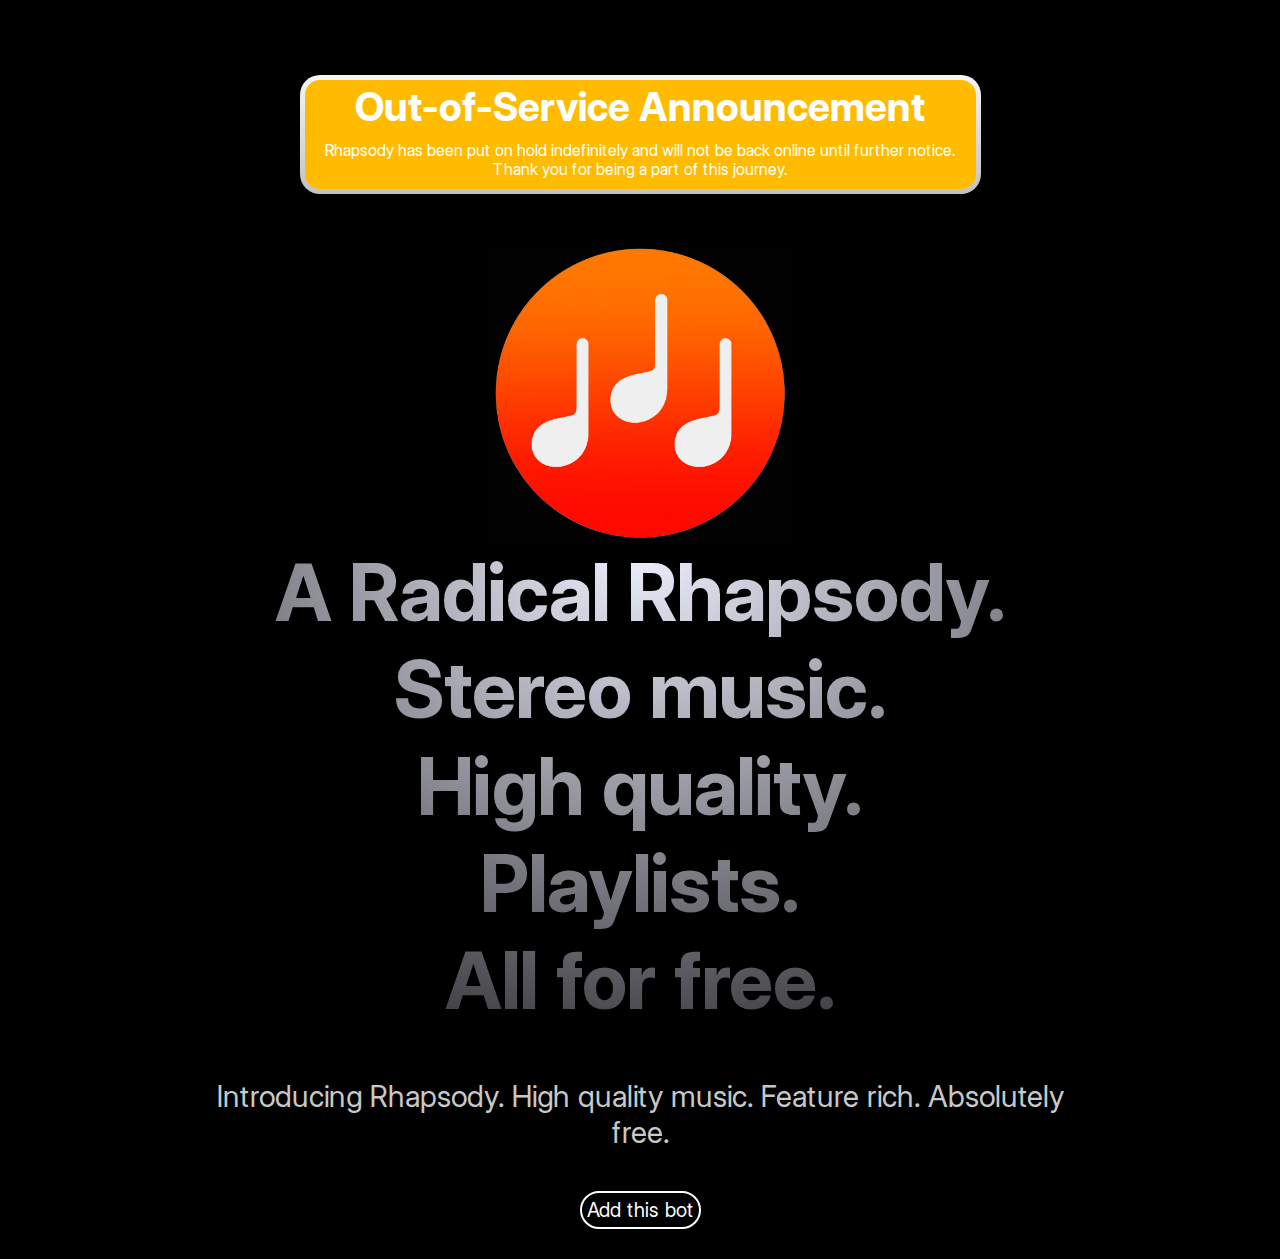
==== commit 471983fe: "OOS Announcement." ====
--- a/rhapsody/index.html
+++ b/rhapsody/index.html
@@ -11,6 +11,17 @@
         <link rel="stylesheet" href="../source-serif/source-serif-variable.css">
     </head>
     <body>
+
+        <div style="text-align: center;align-items: center;padding: 50px;">
+            <div style="padding: 5px;background: linear-gradient(#f6f6f6, #c2c2c2);border-radius: 20px;width: fit-content;margin-left: auto;margin-right: auto;">
+                <div style="background: #fb0;width: fit-content;color: white;padding: 2px 20px 10px 20px;border-radius: 15px;">
+                    <div style="font-size: 40px;font-weight: bold;margin-bottom: 10px;">Out-of-Service Announcement</div>
+
+                    <div>Rhapsody has been put on hold indefinitely and will not be back online until further notice. <br> Thank you for being a part of this journey.</div>
+                </div>
+            </div>
+        </div>
+
         <div class="wrapper">
             <img src="logo.jpg" width="300" height="300">
             <h2 class="hero-headline typography-hero-headline">
